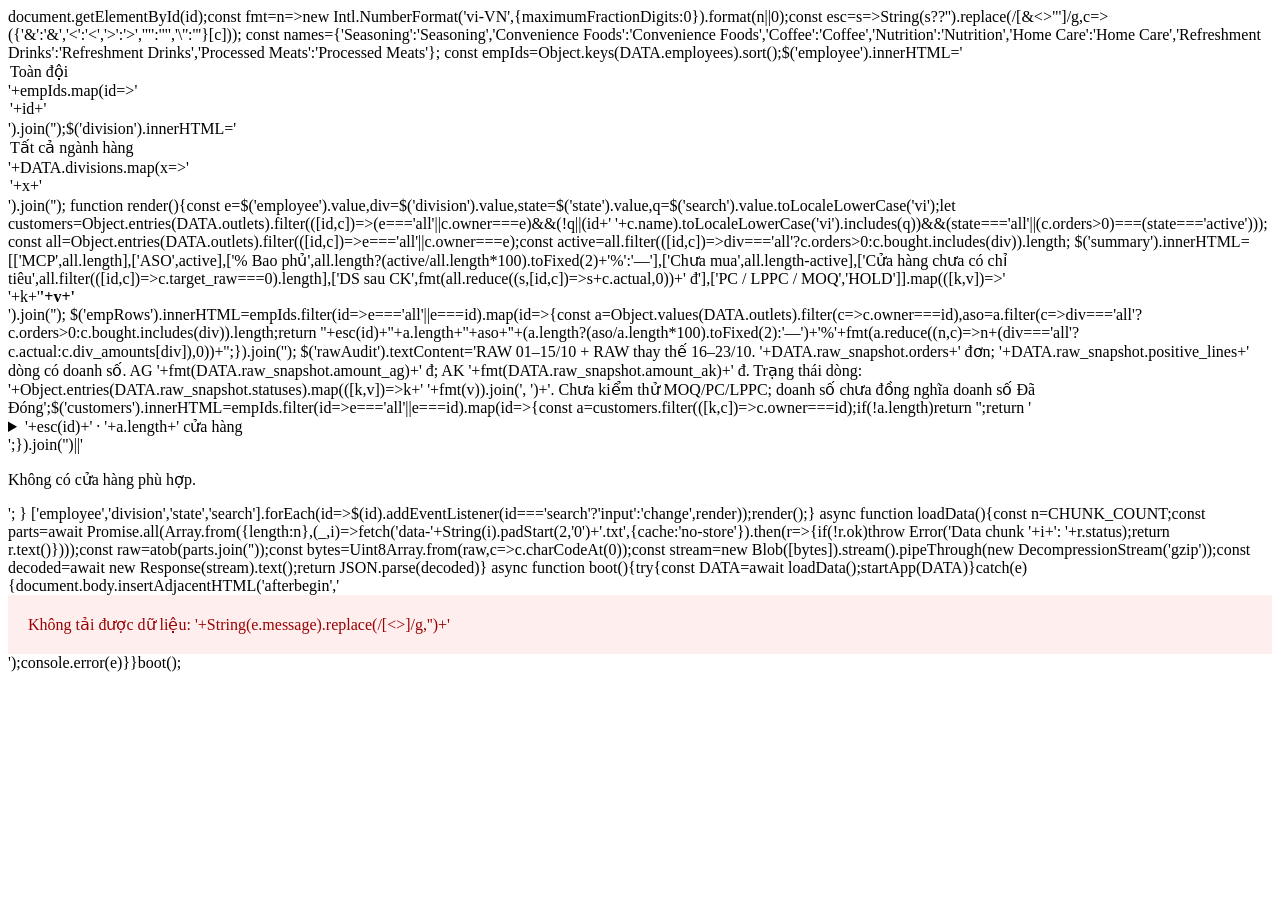
==== online-20261023/index.html @ 05795a62 "Publish standalone Sales Management online dashboard Oct23 shell" ====
<!doctypeconst CHUNK_COUNT=10;
function startApp(DATA){
const $=id=>document.getElementById(id);const fmt=n=>new Intl.NumberFormat('vi-VN',{maximumFractionDigits:0}).format(n||0);const esc=s=>String(s??'').replace(/[&<>"']/g,c=>({'&':'&amp;','<':'&lt;','>':'&gt;','"':'&quot;','\'':'&#39;'}[c]));
const names={'Seasoning':'Seasoning','Convenience Foods':'Convenience Foods','Coffee':'Coffee','Nutrition':'Nutrition','Home Care':'Home Care','Refreshment Drinks':'Refreshment Drinks','Processed Meats':'Processed Meats'};
const empIds=Object.keys(DATA.employees).sort();$('employee').innerHTML='<option value="all">Toàn đội</option>'+empIds.map(id=>'<option value="'+id+'">'+id+'</option>').join('');$('division').innerHTML='<option value="all">Tất cả ngành hàng</option>'+DATA.divisions.map(x=>'<option>'+x+'</option>').join('');
function render(){const e=$('employee').value,div=$('division').value,state=$('state').value,q=$('search').value.toLocaleLowerCase('vi');let customers=Object.entries(DATA.outlets).filter(([id,c])=>(e==='all'||c.owner===e)&&(!q||(id+' '+c.name).toLocaleLowerCase('vi').includes(q))&&(state==='all'||(c.orders>0)===(state==='active')));
const all=Object.entries(DATA.outlets).filter(([id,c])=>e==='all'||c.owner===e);const active=all.filter(([id,c])=>div==='all'?c.orders>0:c.bought.includes(div)).length;
$('summary').innerHTML=[['MCP',all.length],['ASO',active],['% Bao phủ',all.length?(active/all.length*100).toFixed(2)+'%':'—'],['Chưa mua',all.length-active],['Cửa hàng chưa có chỉ tiêu',all.filter(([id,c])=>c.target_raw===0).length],['DS sau CK',fmt(all.reduce((s,[id,c])=>s+c.actual,0))+' đ'],['PC / LPPC / MOQ','HOLD']].map(([k,v])=>'<div class="stat">'+k+'<b>'+v+'</b></div>').join('');
$('empRows').innerHTML=empIds.filter(id=>e==='all'||e===id).map(id=>{const a=Object.values(DATA.outlets).filter(c=>c.owner===id),aso=a.filter(c=>div==='all'?c.orders>0:c.bought.includes(div)).length;return '<tr><td>'+esc(id)+'</td><td>'+a.length+'</td><td>'+aso+'</td><td>'+(a.length?(aso/a.length*100).toFixed(2):'—')+'%</td><td>'+fmt(a.reduce((n,c)=>n+(div==='all'?c.actual:c.div_amounts[div]),0))+'</td></tr>';}).join('');
$('rawAudit').textContent='RAW 01–15/10 + RAW thay thế 16–23/10. '+DATA.raw_snapshot.orders+' đơn; '+DATA.raw_snapshot.positive_lines+' dòng có doanh số. AG '+fmt(DATA.raw_snapshot.amount_ag)+' đ; AK '+fmt(DATA.raw_snapshot.amount_ak)+' đ. Trạng thái dòng: '+Object.entries(DATA.raw_snapshot.statuses).map(([k,v])=>k+' '+fmt(v)).join(', ')+'. Chưa kiểm thử MOQ/PC/LPPC; doanh số chưa đồng nghĩa doanh số Đã Đóng';$('customers').innerHTML=empIds.filter(id=>e==='all'||e===id).map(id=>{const a=customers.filter(([k,c])=>c.owner===id);if(!a.length)return '';return '<details><summary>'+esc(id)+' · '+a.length+' cửa hàng</summary>'+a.map(([k,c])=>{const opp=DATA.divisions.filter(x=>!c.bought.includes(x));const target=Math.round(c.target_raw*1000);return '<div class="customer"><span><b>'+esc(c.name)+'</b><small> · '+esc(k)+'</small></span><span class="'+(c.orders?'ok':'bad')+'">'+(c.orders?'Đã mua':'Chưa mua')+'</span><span>'+c.orders+' đơn</span><span>'+fmt(c.actual)+' / '+fmt(target)+'</span><span>'+ (target?(c.actual/target*100).toFixed(1)+'%':'CT: 0')+'</span><span class="opp">Cơ hội: '+(opp.length?opp.map(esc).join(', '):'Đã mua đủ 7 ngành')+'</span></div>';}).join('')+'</details>';}).join('')||'<p>Không có cửa hàng phù hợp.</p>';
}
['employee','division','state','search'].forEach(id=>$(id).addEventListener(id==='search'?'input':'change',render));render();}
async function loadData(){const n=CHUNK_COUNT;const parts=await Promise.all(Array.from({length:n},(_,i)=>fetch('data-'+String(i).padStart(2,'0')+'.txt',{cache:'no-store'}).then(r=>{if(!r.ok)throw Error('Data chunk '+i+': '+r.status);return r.text()})));const raw=atob(parts.join(''));const bytes=Uint8Array.from(raw,c=>c.charCodeAt(0));const stream=new Blob([bytes]).stream().pipeThrough(new DecompressionStream('gzip'));const decoded=await new Response(stream).text();return JSON.parse(decoded)}
async function boot(){try{const DATA=await loadData();startApp(DATA)}catch(e){document.body.insertAdjacentHTML('afterbegin','<div style="padding:20px;background:#fee;color:#900">Không tải được dữ liệu: '+String(e.message).replace(/[<>]/g,'')+'</div>');console.error(e)}}boot();</script></body></html>
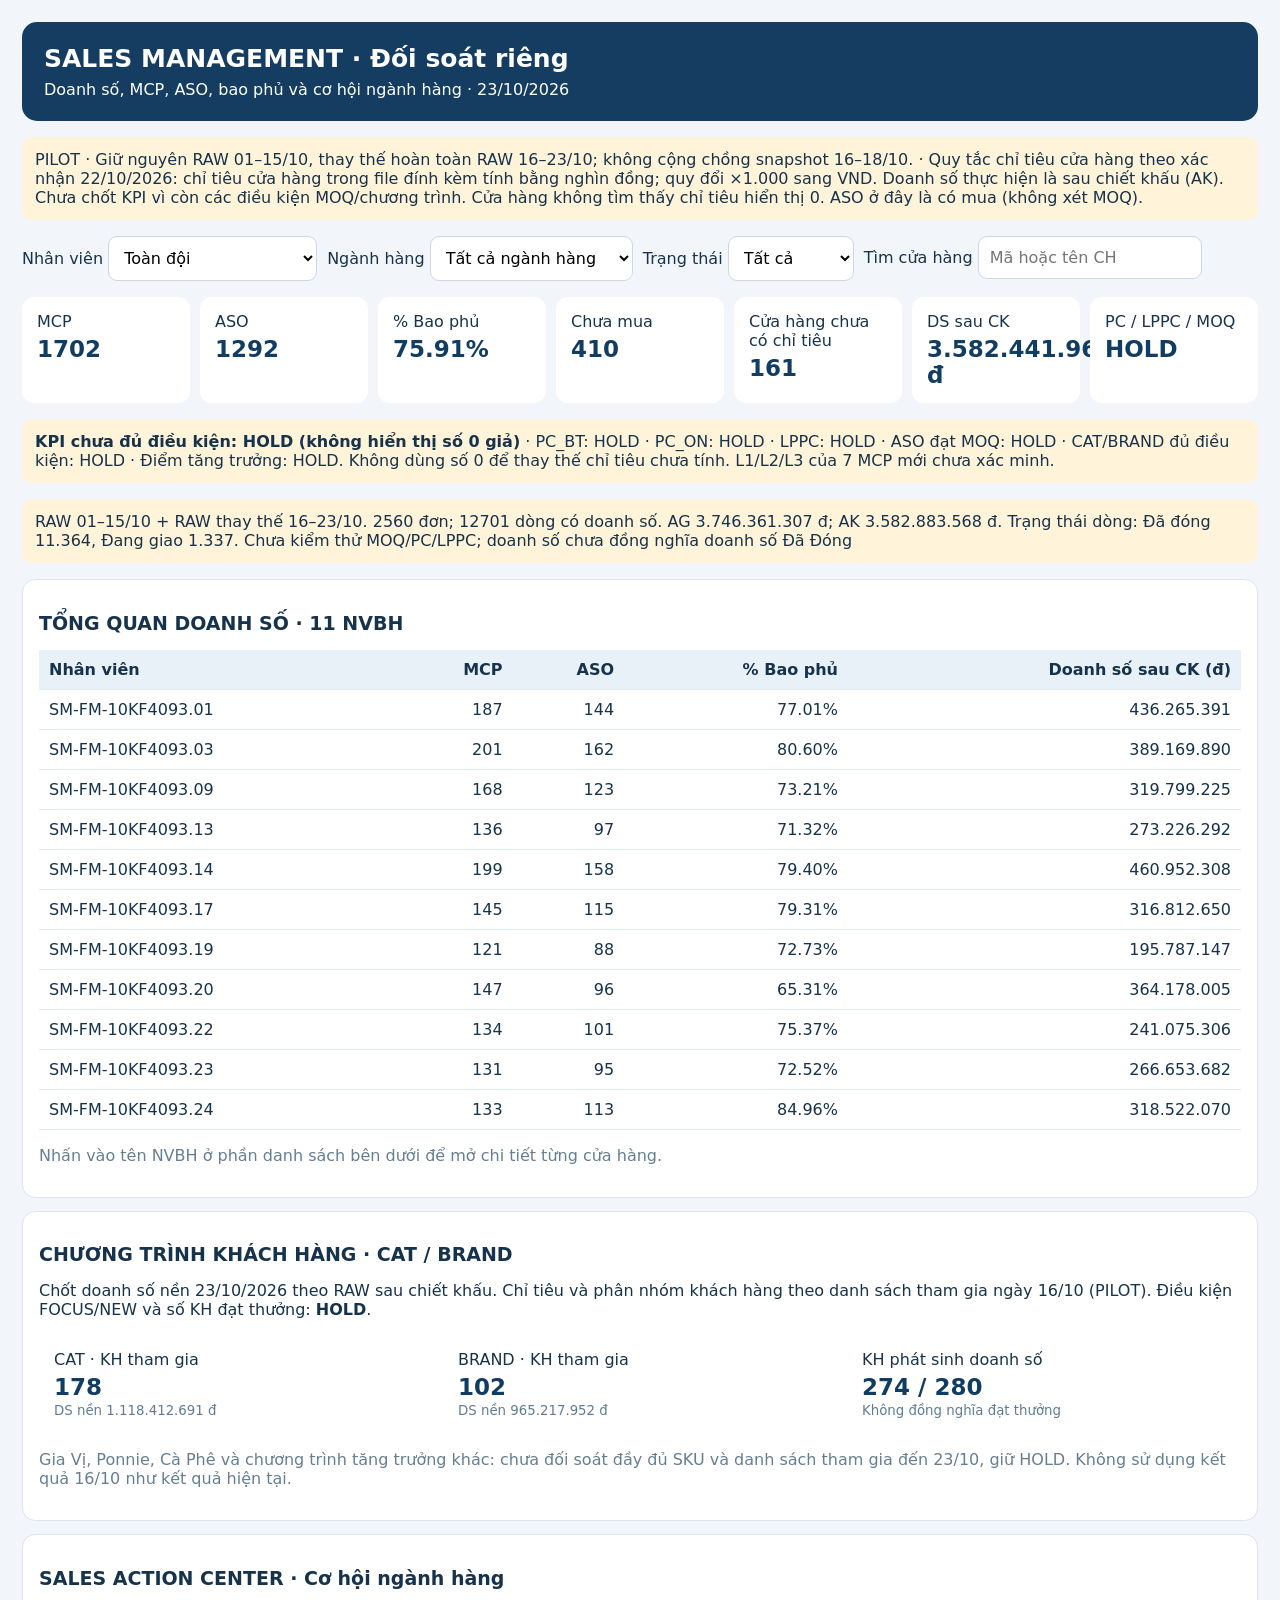
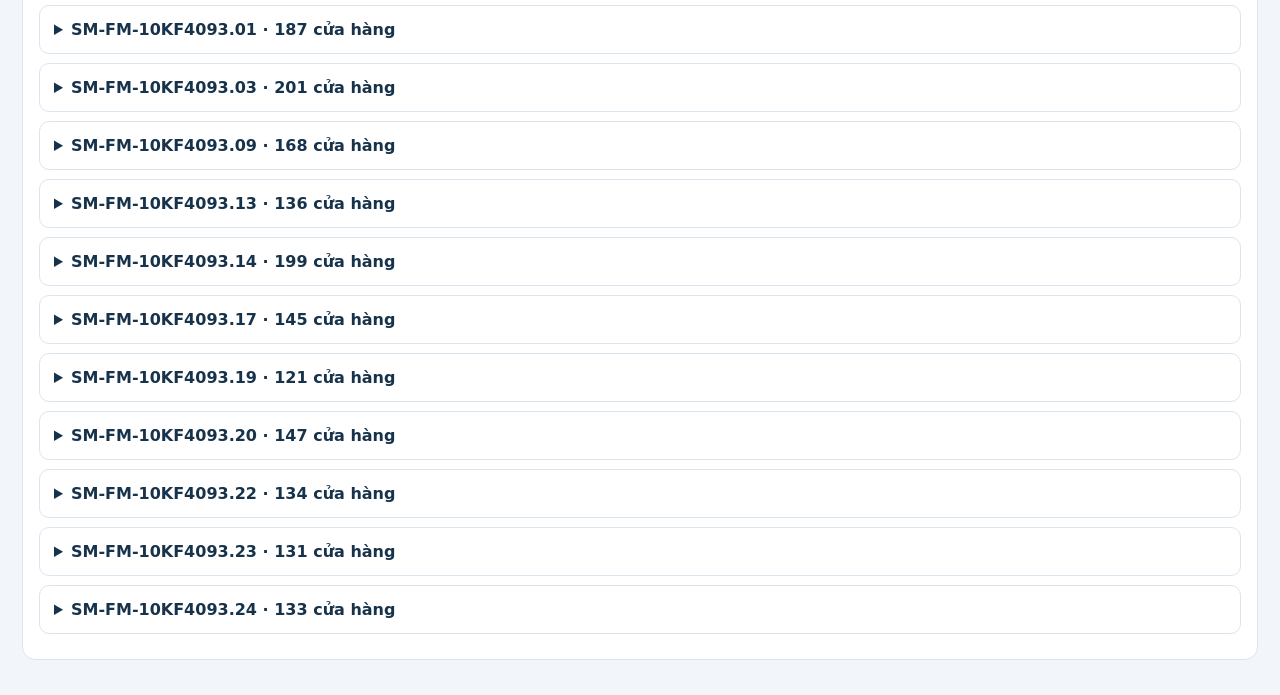
==== commit 1b65e551: "Fix standalone online dashboard HTML shell and boot script" ====
--- a/online-20261023/index.html
+++ b/online-20261023/index.html
@@ -1,4 +1,6 @@
-<!doctypeconst CHUNK_COUNT=10;
+<!doctype html><html lang="vi"><head><meta charset="utf-8"><meta name="viewport" content="width=device-width,initial-scale=1"><title>Sales Management — Bản sử dụng 23/10</title><style>
+:root{font-family:system-ui,Arial;background:#f2f6fb;color:#17334b}body{margin:0 auto;max-width:1450px;padding:22px}header{background:#143d61;color:white;border-radius:15px;padding:22px}h1{margin:0 0 7px;font-size:25px}h2{font-size:19px}small{color:#607c94}.note{padding:13px;border-radius:10px;background:#fff3d9;margin:16px 0}.bar{display:flex;gap:10px;flex-wrap:wrap;margin:16px 0}select,input{border:1px solid #ccd8e5;padding:11px;border-radius:9px;font:inherit;background:white;max-width:100%}.card{background:white;border:1px solid #dae5f0;border-radius:13px;padding:16px;margin:13px 0}.stats{display:grid;grid-template-columns:repeat(auto-fit,minmax(145px,1fr));gap:10px}.stat{background:#fff;border-radius:12px;padding:15px}.stat b{display:block;font-size:23px;color:#123d62;margin-top:5px}.scroll{overflow-x:auto}table{width:100%;border-collapse:collapse;min-width:1000px}th,td{padding:10px;border-bottom:1px solid #e2e9f2;text-align:right}th:first-child,td:first-child{text-align:left}th{background:#e9f1f8}details{background:#fff;border:1px solid #dae5f0;border-radius:10px;margin:9px 0}summary{padding:14px;cursor:pointer;font-weight:700}summary:hover{background:#edf5fc}.opp{color:#c32626;font-weight:750}.muted{color:#667e92}.ok{color:#16783d;font-weight:700}.bad{color:#b91c1c;font-weight:700}.customer{display:grid;grid-template-columns:minmax(150px,1.5fr) 90px 100px 120px 120px minmax(220px,2fr);gap:9px;padding:10px;border-top:1px solid #e9eff5;align-items:center;font-size:13px}.customer:nth-child(even){background:#f9fbfd}.customer span{overflow-wrap:anywhere}@media(max-width:800px){body{padding:8px}.customer{grid-template-columns:1fr 1fr;gap:5px}.customer span:last-child{grid-column:span 2}.stats{grid-template-columns:repeat(2,1fr)}}
+</style></head><body><header><h1>SALES MANAGEMENT · Đối soát riêng</h1><div>Doanh số, MCP, ASO, bao phủ và cơ hội ngành hàng · 23/10/2026</div></header><div class="note">PILOT · Giữ nguyên RAW 01–15/10, thay thế hoàn toàn RAW 16–23/10; không cộng chồng snapshot 16–18/10. · Quy tắc chỉ tiêu cửa hàng theo xác nhận 22/10/2026: chỉ tiêu cửa hàng trong file đính kèm tính bằng nghìn đồng; quy đổi ×1.000 sang VND. Doanh số thực hiện là sau chiết khấu (AK). Chưa chốt KPI vì còn các điều kiện MOQ/chương trình. Cửa hàng không tìm thấy chỉ tiêu hiển thị 0. ASO ở đây là có mua (không xét MOQ).</div><div class="bar"><label>Nhân viên <select id="employee"></select></label><label>Ngành hàng <select id="division"></select></label><label>Trạng thái <select id="state"><option value="all">Tất cả</option><option value="active">Đã mua</option><option value="inactive">Chưa mua</option></select></label><label>Tìm cửa hàng <input id="search" placeholder="Mã hoặc tên CH"></label></div><div id="summary" class="stats"></div><div class="note"><b>KPI chưa đủ điều kiện: HOLD (không hiển thị số 0 giả)</b> · PC_BT: HOLD · PC_ON: HOLD · LPPC: HOLD · ASO đạt MOQ: HOLD · CAT/BRAND đủ điều kiện: HOLD · Điểm tăng trưởng: HOLD. Không dùng số 0 để thay thế chỉ tiêu chưa tính. L1/L2/L3 của 7 MCP mới chưa xác minh.</div><div class="note" id="rawAudit">Nguồn RAW 01–15/10 + 16–23/10 · Số liệu sau CK theo AK; trạng thái đơn hàng cần đối soát quy tắc KPI trước nghiệm thu.</div><section class="card"><h2>TỔNG QUAN DOANH SỐ · 11 NVBH</h2><div class="scroll"><table><thead><tr><th>Nhân viên</th><th>MCP</th><th>ASO</th><th>% Bao phủ</th><th>Doanh số sau CK (đ)</th></tr></thead><tbody id="empRows"></tbody></table></div><p class="muted">Nhấn vào tên NVBH ở phần danh sách bên dưới để mở chi tiết từng cửa hàng.</p></section><section class="card"><h2>CHƯƠNG TRÌNH KHÁCH HÀNG · CAT / BRAND</h2><p>Chốt doanh số nền 23/10/2026 theo RAW sau chiết khấu. Chỉ tiêu và phân nhóm khách hàng theo danh sách tham gia ngày 16/10 (PILOT). Điều kiện FOCUS/NEW và số KH đạt thưởng: <b>HOLD</b>.</p><div class="stats"><div class="stat">CAT · KH tham gia<b>178</b><small>DS nền 1.118.412.691 đ</small></div><div class="stat">BRAND · KH tham gia<b>102</b><small>DS nền 965.217.952 đ</small></div><div class="stat">KH phát sinh doanh số<b>274 / 280</b><small>Không đồng nghĩa đạt thưởng</small></div></div><p class="muted">Gia Vị, Ponnie, Cà Phê và chương trình tăng trưởng khác: chưa đối soát đầy đủ SKU và danh sách tham gia đến 23/10, giữ HOLD. Không sử dụng kết quả 16/10 như kết quả hiện tại.</p></section><section class="card"><h2>SALES ACTION CENTER · Cơ hội ngành hàng</h2><div id="customers"></div></section><script>const CHUNK_COUNT=10;
 function startApp(DATA){
 const $=id=>document.getElementById(id);const fmt=n=>new Intl.NumberFormat('vi-VN',{maximumFractionDigits:0}).format(n||0);const esc=s=>String(s??'').replace(/[&<>"']/g,c=>({'&':'&amp;','<':'&lt;','>':'&gt;','"':'&quot;','\'':'&#39;'}[c]));
 const names={'Seasoning':'Seasoning','Convenience Foods':'Convenience Foods','Coffee':'Coffee','Nutrition':'Nutrition','Home Care':'Home Care','Refreshment Drinks':'Refreshment Drinks','Processed Meats':'Processed Meats'};
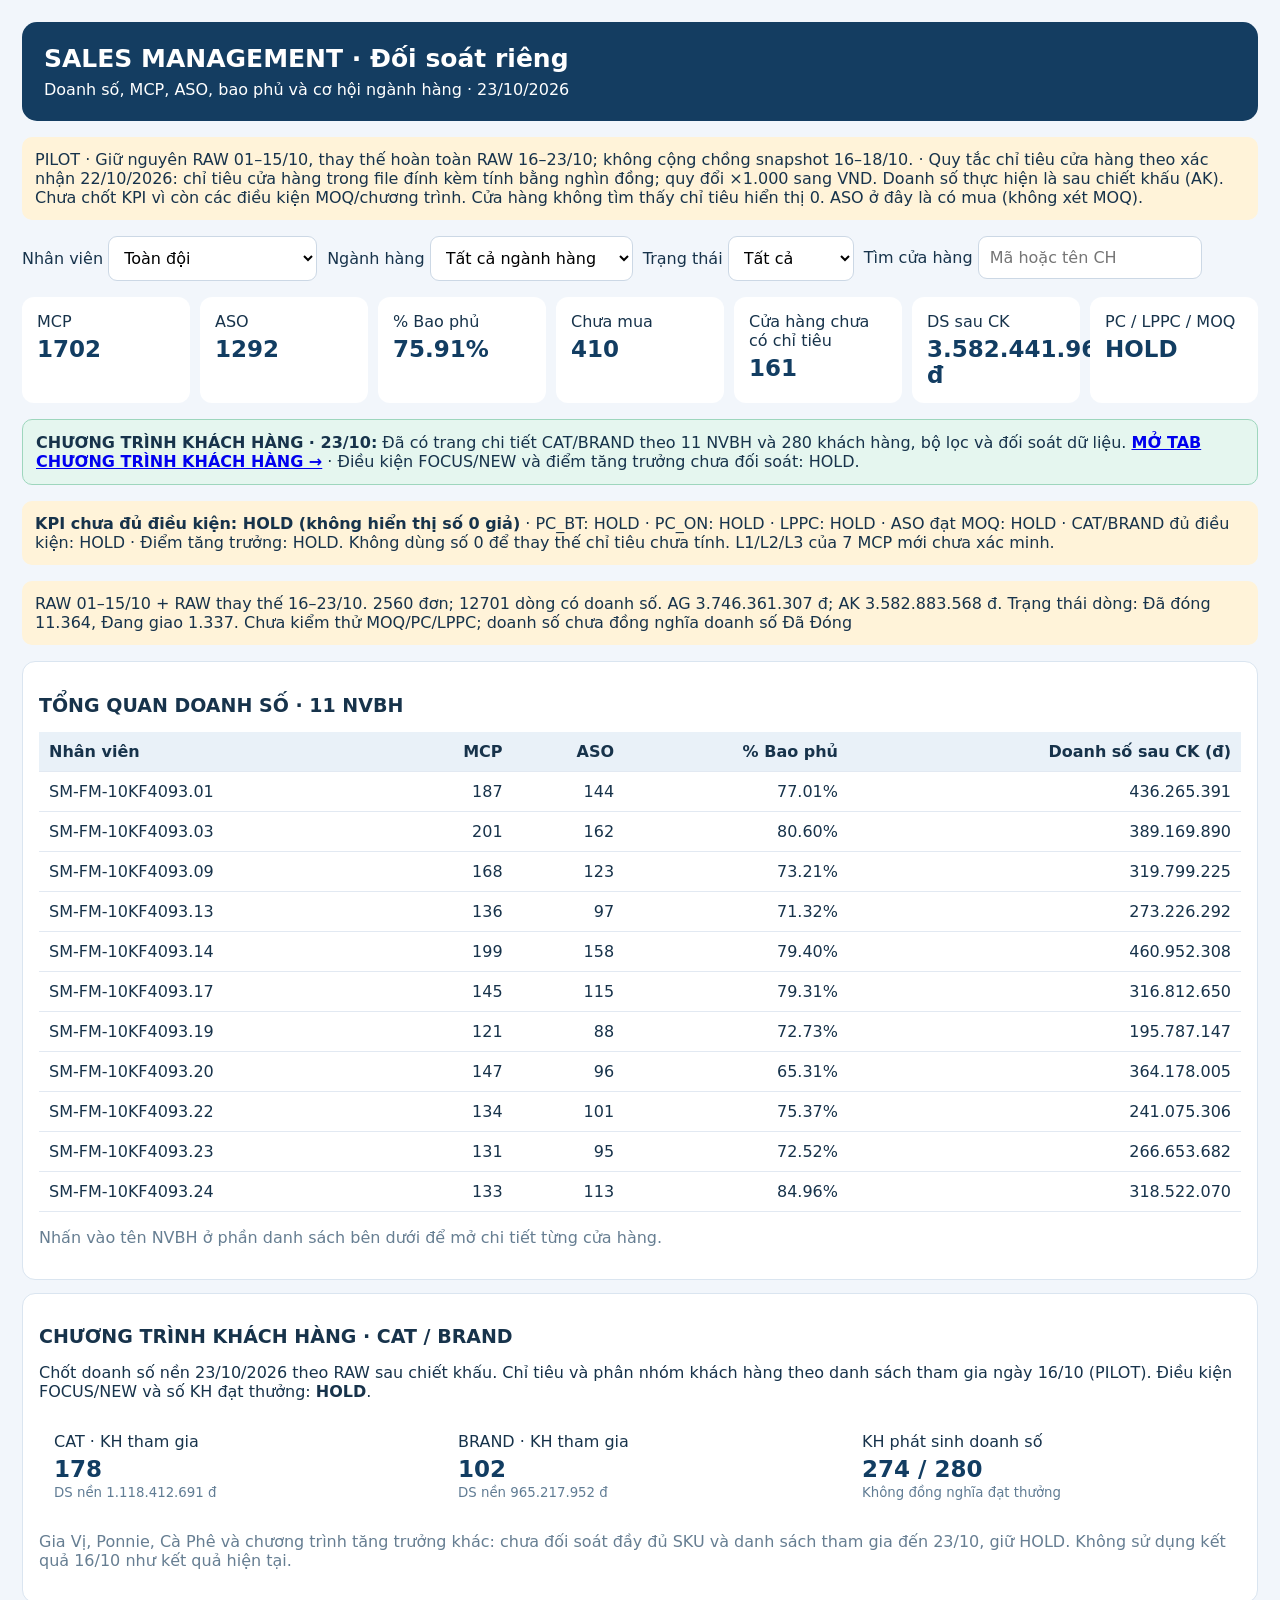
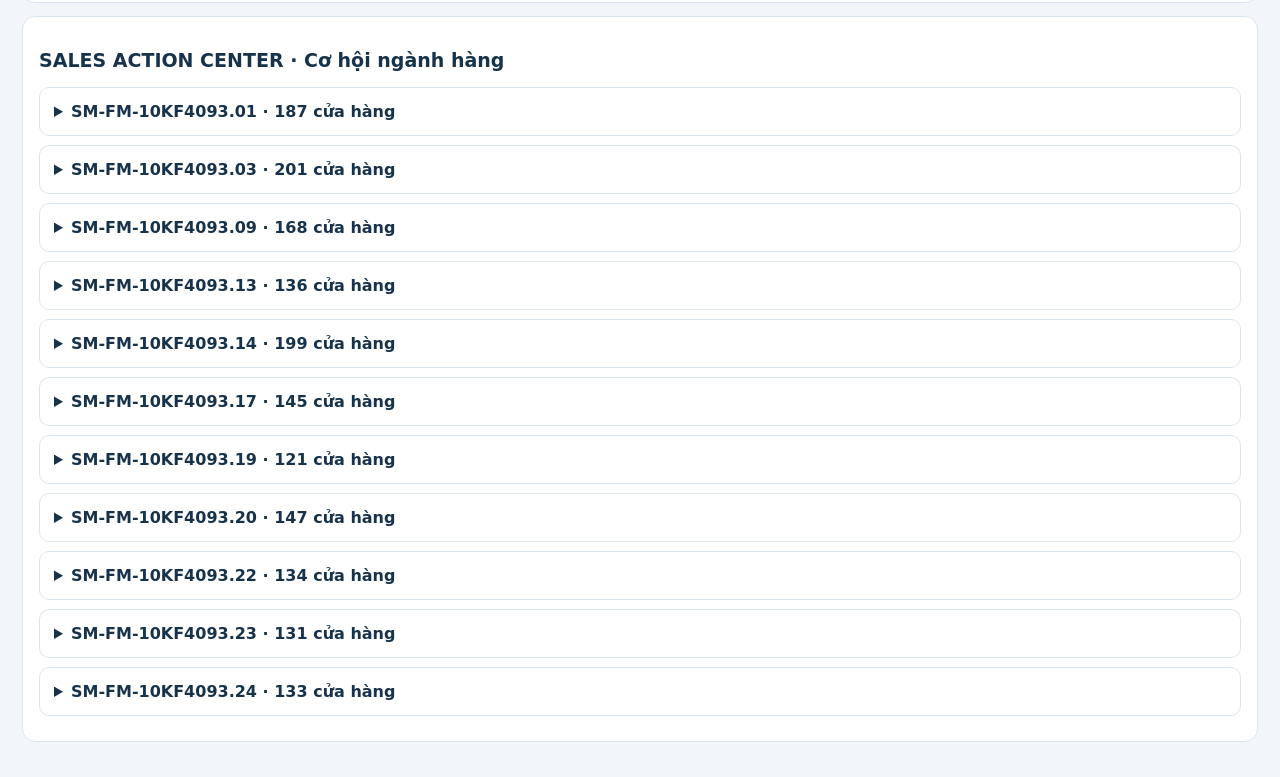
==== commit 5662fd45: "Link dedicated Oct23 customer programs tab from online dashboard" ====
--- a/online-20261023/index.html
+++ b/online-20261023/index.html
@@ -1,6 +1,6 @@
 <!doctype html><html lang="vi"><head><meta charset="utf-8"><meta name="viewport" content="width=device-width,initial-scale=1"><title>Sales Management — Bản sử dụng 23/10</title><style>
 :root{font-family:system-ui,Arial;background:#f2f6fb;color:#17334b}body{margin:0 auto;max-width:1450px;padding:22px}header{background:#143d61;color:white;border-radius:15px;padding:22px}h1{margin:0 0 7px;font-size:25px}h2{font-size:19px}small{color:#607c94}.note{padding:13px;border-radius:10px;background:#fff3d9;margin:16px 0}.bar{display:flex;gap:10px;flex-wrap:wrap;margin:16px 0}select,input{border:1px solid #ccd8e5;padding:11px;border-radius:9px;font:inherit;background:white;max-width:100%}.card{background:white;border:1px solid #dae5f0;border-radius:13px;padding:16px;margin:13px 0}.stats{display:grid;grid-template-columns:repeat(auto-fit,minmax(145px,1fr));gap:10px}.stat{background:#fff;border-radius:12px;padding:15px}.stat b{display:block;font-size:23px;color:#123d62;margin-top:5px}.scroll{overflow-x:auto}table{width:100%;border-collapse:collapse;min-width:1000px}th,td{padding:10px;border-bottom:1px solid #e2e9f2;text-align:right}th:first-child,td:first-child{text-align:left}th{background:#e9f1f8}details{background:#fff;border:1px solid #dae5f0;border-radius:10px;margin:9px 0}summary{padding:14px;cursor:pointer;font-weight:700}summary:hover{background:#edf5fc}.opp{color:#c32626;font-weight:750}.muted{color:#667e92}.ok{color:#16783d;font-weight:700}.bad{color:#b91c1c;font-weight:700}.customer{display:grid;grid-template-columns:minmax(150px,1.5fr) 90px 100px 120px 120px minmax(220px,2fr);gap:9px;padding:10px;border-top:1px solid #e9eff5;align-items:center;font-size:13px}.customer:nth-child(even){background:#f9fbfd}.customer span{overflow-wrap:anywhere}@media(max-width:800px){body{padding:8px}.customer{grid-template-columns:1fr 1fr;gap:5px}.customer span:last-child{grid-column:span 2}.stats{grid-template-columns:repeat(2,1fr)}}
-</style></head><body><header><h1>SALES MANAGEMENT · Đối soát riêng</h1><div>Doanh số, MCP, ASO, bao phủ và cơ hội ngành hàng · 23/10/2026</div></header><div class="note">PILOT · Giữ nguyên RAW 01–15/10, thay thế hoàn toàn RAW 16–23/10; không cộng chồng snapshot 16–18/10. · Quy tắc chỉ tiêu cửa hàng theo xác nhận 22/10/2026: chỉ tiêu cửa hàng trong file đính kèm tính bằng nghìn đồng; quy đổi ×1.000 sang VND. Doanh số thực hiện là sau chiết khấu (AK). Chưa chốt KPI vì còn các điều kiện MOQ/chương trình. Cửa hàng không tìm thấy chỉ tiêu hiển thị 0. ASO ở đây là có mua (không xét MOQ).</div><div class="bar"><label>Nhân viên <select id="employee"></select></label><label>Ngành hàng <select id="division"></select></label><label>Trạng thái <select id="state"><option value="all">Tất cả</option><option value="active">Đã mua</option><option value="inactive">Chưa mua</option></select></label><label>Tìm cửa hàng <input id="search" placeholder="Mã hoặc tên CH"></label></div><div id="summary" class="stats"></div><div class="note"><b>KPI chưa đủ điều kiện: HOLD (không hiển thị số 0 giả)</b> · PC_BT: HOLD · PC_ON: HOLD · LPPC: HOLD · ASO đạt MOQ: HOLD · CAT/BRAND đủ điều kiện: HOLD · Điểm tăng trưởng: HOLD. Không dùng số 0 để thay thế chỉ tiêu chưa tính. L1/L2/L3 của 7 MCP mới chưa xác minh.</div><div class="note" id="rawAudit">Nguồn RAW 01–15/10 + 16–23/10 · Số liệu sau CK theo AK; trạng thái đơn hàng cần đối soát quy tắc KPI trước nghiệm thu.</div><section class="card"><h2>TỔNG QUAN DOANH SỐ · 11 NVBH</h2><div class="scroll"><table><thead><tr><th>Nhân viên</th><th>MCP</th><th>ASO</th><th>% Bao phủ</th><th>Doanh số sau CK (đ)</th></tr></thead><tbody id="empRows"></tbody></table></div><p class="muted">Nhấn vào tên NVBH ở phần danh sách bên dưới để mở chi tiết từng cửa hàng.</p></section><section class="card"><h2>CHƯƠNG TRÌNH KHÁCH HÀNG · CAT / BRAND</h2><p>Chốt doanh số nền 23/10/2026 theo RAW sau chiết khấu. Chỉ tiêu và phân nhóm khách hàng theo danh sách tham gia ngày 16/10 (PILOT). Điều kiện FOCUS/NEW và số KH đạt thưởng: <b>HOLD</b>.</p><div class="stats"><div class="stat">CAT · KH tham gia<b>178</b><small>DS nền 1.118.412.691 đ</small></div><div class="stat">BRAND · KH tham gia<b>102</b><small>DS nền 965.217.952 đ</small></div><div class="stat">KH phát sinh doanh số<b>274 / 280</b><small>Không đồng nghĩa đạt thưởng</small></div></div><p class="muted">Gia Vị, Ponnie, Cà Phê và chương trình tăng trưởng khác: chưa đối soát đầy đủ SKU và danh sách tham gia đến 23/10, giữ HOLD. Không sử dụng kết quả 16/10 như kết quả hiện tại.</p></section><section class="card"><h2>SALES ACTION CENTER · Cơ hội ngành hàng</h2><div id="customers"></div></section><script>const CHUNK_COUNT=10;
+</style></head><body><header><h1>SALES MANAGEMENT · Đối soát riêng</h1><div>Doanh số, MCP, ASO, bao phủ và cơ hội ngành hàng · 23/10/2026</div></header><div class="note">PILOT · Giữ nguyên RAW 01–15/10, thay thế hoàn toàn RAW 16–23/10; không cộng chồng snapshot 16–18/10. · Quy tắc chỉ tiêu cửa hàng theo xác nhận 22/10/2026: chỉ tiêu cửa hàng trong file đính kèm tính bằng nghìn đồng; quy đổi ×1.000 sang VND. Doanh số thực hiện là sau chiết khấu (AK). Chưa chốt KPI vì còn các điều kiện MOQ/chương trình. Cửa hàng không tìm thấy chỉ tiêu hiển thị 0. ASO ở đây là có mua (không xét MOQ).</div><div class="bar"><label>Nhân viên <select id="employee"></select></label><label>Ngành hàng <select id="division"></select></label><label>Trạng thái <select id="state"><option value="all">Tất cả</option><option value="active">Đã mua</option><option value="inactive">Chưa mua</option></select></label><label>Tìm cửa hàng <input id="search" placeholder="Mã hoặc tên CH"></label></div><div id="summary" class="stats"></div><div class="note" style="background:#e5f6ef;border:1px solid #9ed6bd"><b>CHƯƠNG TRÌNH KHÁCH HÀNG · 23/10:</b> Đã có trang chi tiết CAT/BRAND theo 11 NVBH và 280 khách hàng, bộ lọc và đối soát dữ liệu. <a href="customer-programs.html" style="font-weight:800">MỞ TAB CHƯƠNG TRÌNH KHÁCH HÀNG →</a> · Điều kiện FOCUS/NEW và điểm tăng trưởng chưa đối soát: HOLD.</div><div class="note"><b>KPI chưa đủ điều kiện: HOLD (không hiển thị số 0 giả)</b> · PC_BT: HOLD · PC_ON: HOLD · LPPC: HOLD · ASO đạt MOQ: HOLD · CAT/BRAND đủ điều kiện: HOLD · Điểm tăng trưởng: HOLD. Không dùng số 0 để thay thế chỉ tiêu chưa tính. L1/L2/L3 của 7 MCP mới chưa xác minh.</div><div class="note" id="rawAudit">Nguồn RAW 01–15/10 + 16–23/10 · Số liệu sau CK theo AK; trạng thái đơn hàng cần đối soát quy tắc KPI trước nghiệm thu.</div><section class="card"><h2>TỔNG QUAN DOANH SỐ · 11 NVBH</h2><div class="scroll"><table><thead><tr><th>Nhân viên</th><th>MCP</th><th>ASO</th><th>% Bao phủ</th><th>Doanh số sau CK (đ)</th></tr></thead><tbody id="empRows"></tbody></table></div><p class="muted">Nhấn vào tên NVBH ở phần danh sách bên dưới để mở chi tiết từng cửa hàng.</p></section><section class="card"><h2>CHƯƠNG TRÌNH KHÁCH HÀNG · CAT / BRAND</h2><p>Chốt doanh số nền 23/10/2026 theo RAW sau chiết khấu. Chỉ tiêu và phân nhóm khách hàng theo danh sách tham gia ngày 16/10 (PILOT). Điều kiện FOCUS/NEW và số KH đạt thưởng: <b>HOLD</b>.</p><div class="stats"><div class="stat">CAT · KH tham gia<b>178</b><small>DS nền 1.118.412.691 đ</small></div><div class="stat">BRAND · KH tham gia<b>102</b><small>DS nền 965.217.952 đ</small></div><div class="stat">KH phát sinh doanh số<b>274 / 280</b><small>Không đồng nghĩa đạt thưởng</small></div></div><p class="muted">Gia Vị, Ponnie, Cà Phê và chương trình tăng trưởng khác: chưa đối soát đầy đủ SKU và danh sách tham gia đến 23/10, giữ HOLD. Không sử dụng kết quả 16/10 như kết quả hiện tại.</p></section><section class="card"><h2>SALES ACTION CENTER · Cơ hội ngành hàng</h2><div id="customers"></div></section><script>const CHUNK_COUNT=10;
 function startApp(DATA){
 const $=id=>document.getElementById(id);const fmt=n=>new Intl.NumberFormat('vi-VN',{maximumFractionDigits:0}).format(n||0);const esc=s=>String(s??'').replace(/[&<>"']/g,c=>({'&':'&amp;','<':'&lt;','>':'&gt;','"':'&quot;','\'':'&#39;'}[c]));
 const names={'Seasoning':'Seasoning','Convenience Foods':'Convenience Foods','Coffee':'Coffee','Nutrition':'Nutrition','Home Care':'Home Care','Refreshment Drinks':'Refreshment Drinks','Processed Meats':'Processed Meats'};
